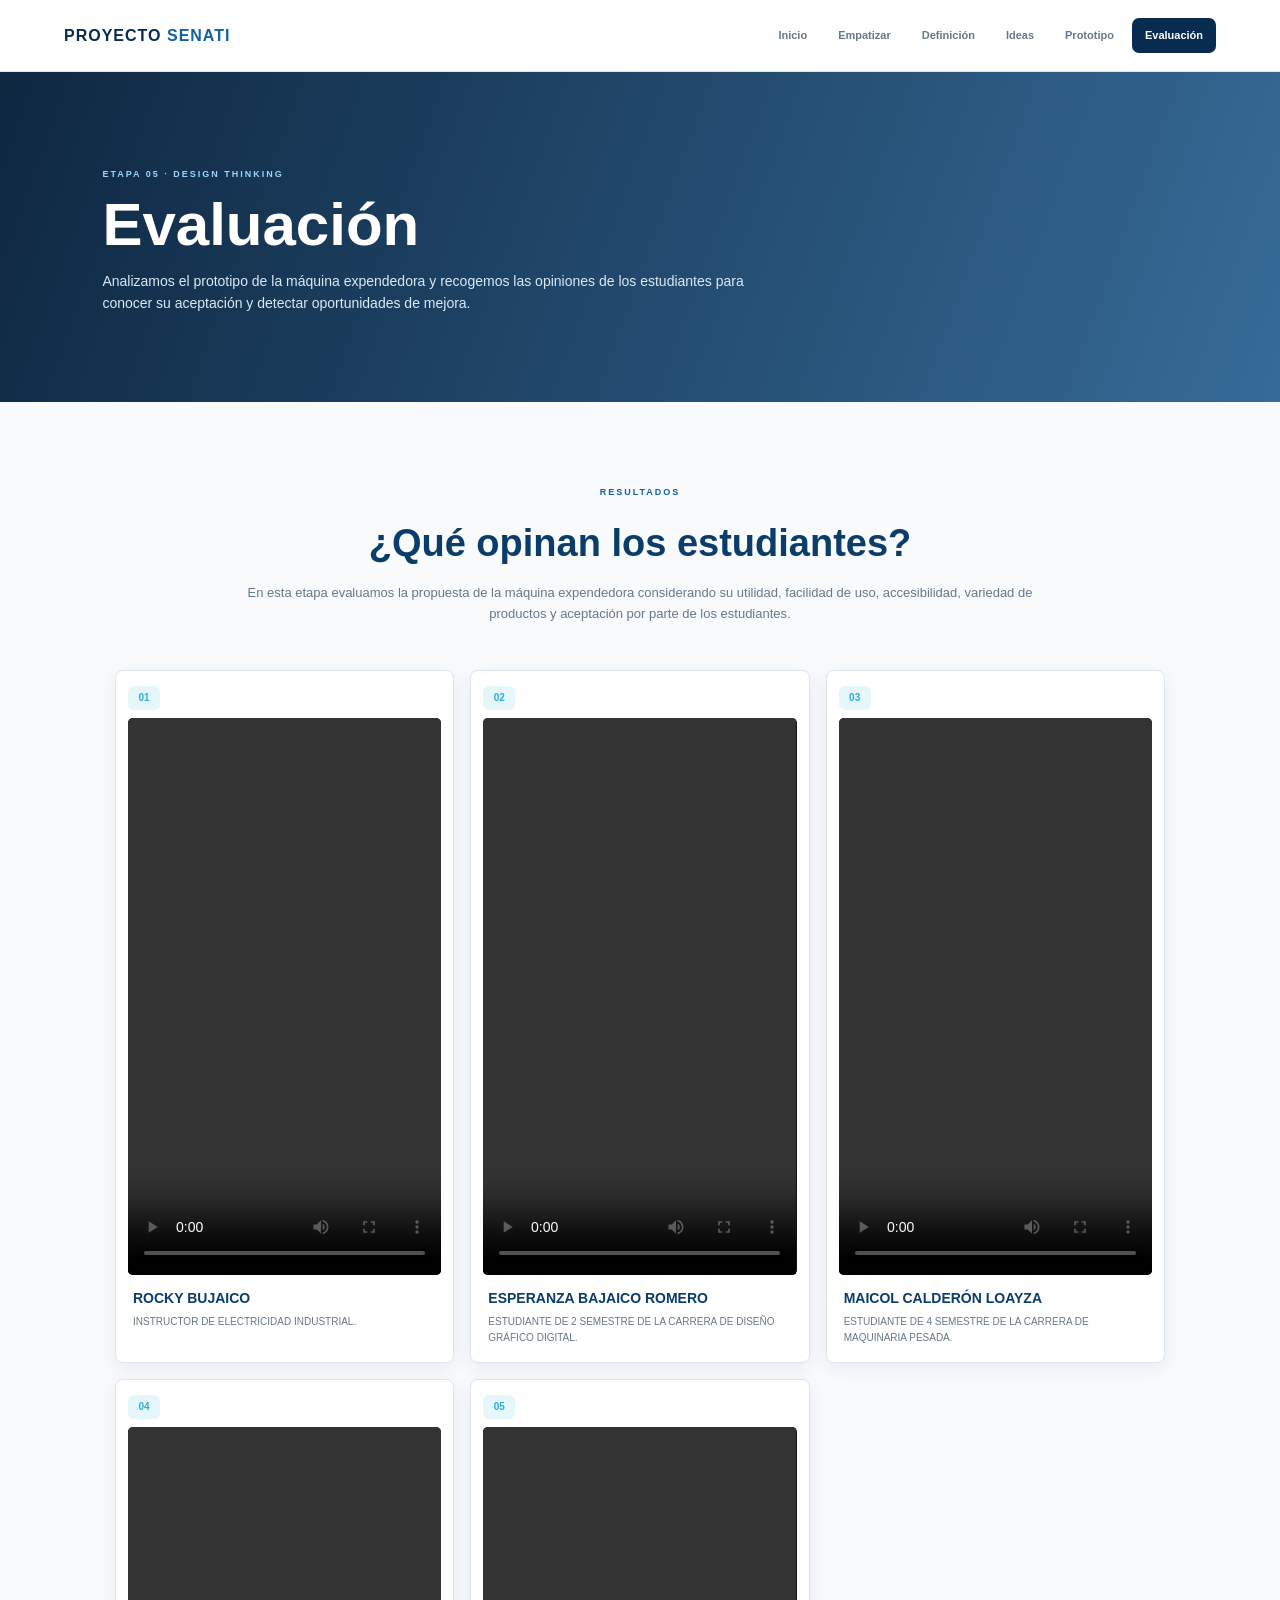
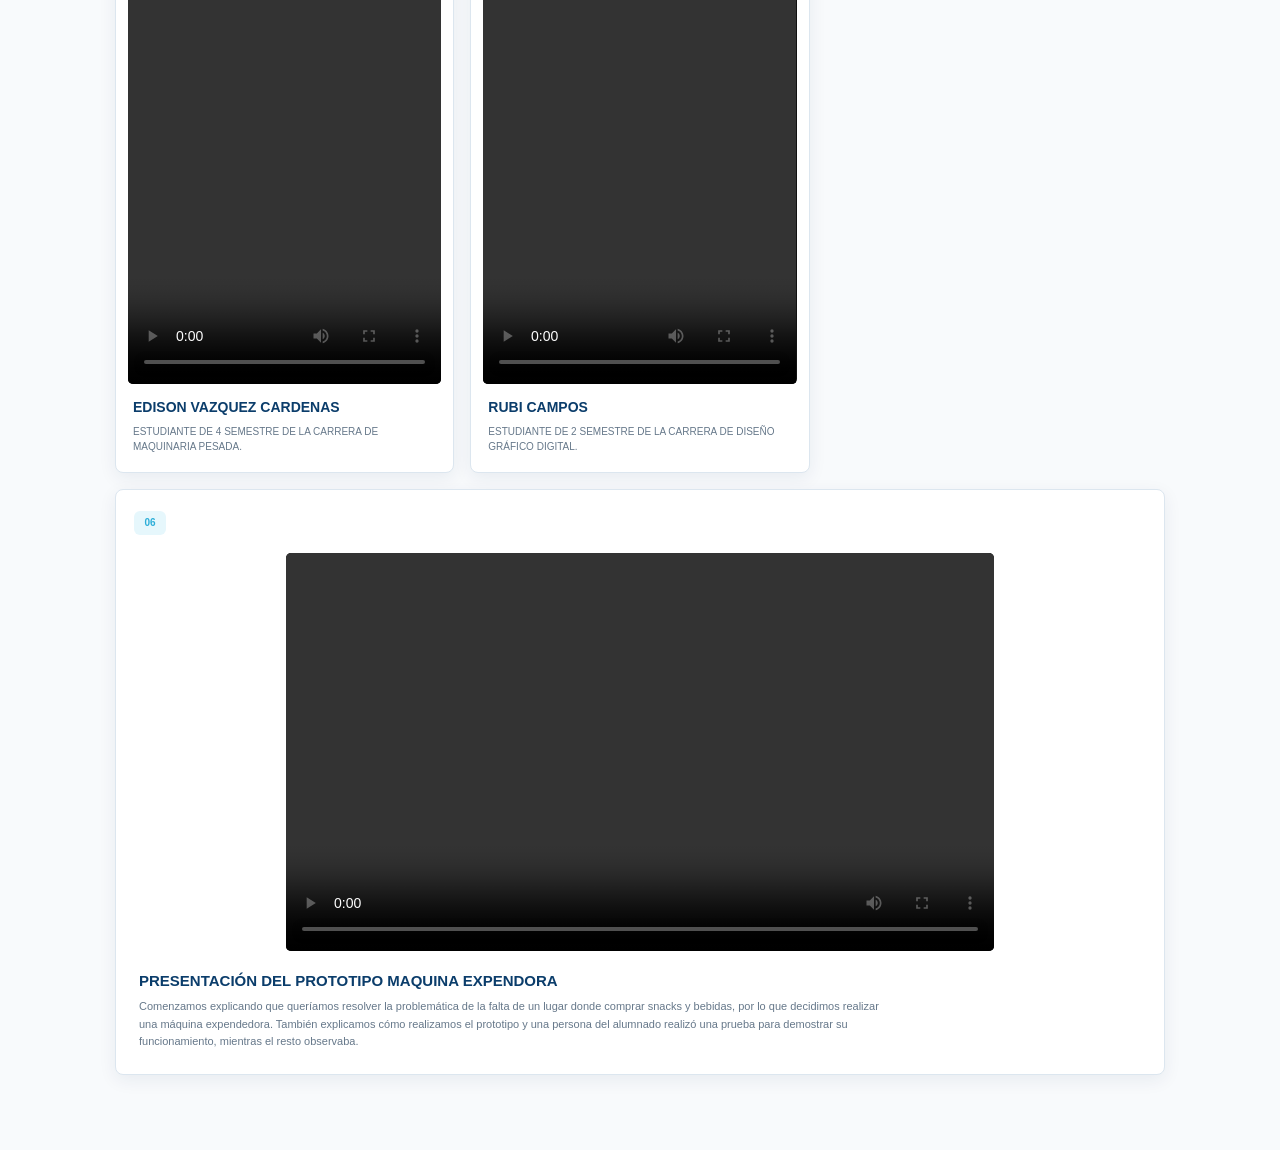
==== evaluacion.html @ 21822a1a "Add files via upload" ====
<!DOCTYPE html>
<html lang="es">

<head>

    <meta charset="UTF-8">
    <meta name="viewport" content="width=device-width, initial-scale=1.0">

    <title>Evaluación | MÁQUINA EXPENDEDORA PARA ESTUDIANTES SENATI</title>

    <link rel="stylesheet" href="stilos.css">

</head>

<body>


<header class="navbar">

    <div class="logo">
        PROYECTO <span>SENATI</span>
    </div>

    <nav>

        <a href="index.html">Inicio</a>
        <a href="empatizar.html">Empatizar</a>
        <a href="definicion.html">Definición</a>
        <a href="ideas.html">Ideas</a>
        <a href="prototipo.html">Prototipo</a>

        <a href="evaluacion.html" class="activo">
            Evaluación
        </a>

    </nav>

</header>


<section class="pagina-hero">

    <div class="pagina-hero-contenido">

        <span class="etiqueta">
            ETAPA 05 · DESIGN THINKING
        </span>

        <h1>
            Evaluación
        </h1>

        <p>
            Analizamos el prototipo de la máquina expendedora
            y recogemos las opiniones de los estudiantes para
            conocer su aceptación y detectar oportunidades de mejora.
        </p>

    </div>

</section>


<section class="evaluacion-intro">

    <span class="etiqueta">
        RESULTADOS
    </span>

    <h2>
        ¿Qué opinan los estudiantes?
    </h2>

    <p>
        En esta etapa evaluamos la propuesta de la máquina expendedora
        considerando su utilidad, facilidad de uso, accesibilidad,
        variedad de productos y aceptación por parte de los estudiantes.
    </p>

</section>


<section class="criterios">

    <section class="evaluacion-videos">

    <!-- VIDEO 01 -->
    <article class="video-evaluacion video-vertical">

        <span class="video-numero">01</span>

        <div class="video-contenedor">
            <video controls preload="metadata">
                <source src="videos/evaluacion 1.mp4" type="video/mp4">
                Tu navegador no puede reproducir este video.
            </video>
        </div>

        <div class="video-comentario">
            <h3>ROCKY BUJAICO</h3>
            <p>
                INSTRUCTOR DE ELECTRICIDAD INDUSTRIAL.
            </p>
        </div>

    </article>


    <!-- VIDEO 02 -->
    <article class="video-evaluacion video-vertical">

        <span class="video-numero">02</span>

        <div class="video-contenedor">
            <video controls preload="metadata">
                <source src="videos/evaluacion 2.mp4" type="video/mp4">
                Tu navegador no puede reproducir este video.
            </video>
        </div>

        <div class="video-comentario">
            <h3>ESPERANZA BAJAICO ROMERO</h3>
            <p>
                ESTUDIANTE DE 2 SEMESTRE DE LA CARRERA DE DISEÑO GRÁFICO DIGITAL.
            </p>
        </div>

    </article>


    <!-- VIDEO 03 -->
    <article class="video-evaluacion video-vertical">

        <span class="video-numero">03</span>

        <div class="video-contenedor">
            <video controls preload="metadata">
                <source src="videos/evaluacion 3.mp4" type="video/mp4">
                Tu navegador no puede reproducir este video.
            </video>
        </div>

        <div class="video-comentario">
            <h3>MAICOL CALDERÓN LOAYZA</h3>
            <p>
                ESTUDIANTE DE 4 SEMESTRE DE LA CARRERA DE MAQUINARIA PESADA.
            </p>
        </div>

    </article>
    <!-- VIDEO 05 -->
<article class="video-evaluacion video-vertical">

    <span class="video-numero">04</span>

    <div class="video-contenedor">
        <video controls preload="metadata">
            <source src="videos/evaluacion 4.mp4" type="video/mp4">
            Tu navegador no puede reproducir este video.
        </video>
    </div>

    <div class="video-comentario">
        <h3>EDISON VAZQUEZ CARDENAS</h3>
        <p>
            ESTUDIANTE DE 4 SEMESTRE DE LA CARRERA DE MAQUINARIA PESADA.
        </p>
    </div>

</article>


<!-- VIDEO 06 -->
<article class="video-evaluacion video-vertical">

    <span class="video-numero">05</span>

    <div class="video-contenedor">
        <video controls preload="metadata">
            <source src="videos/evaluacion 5.mp4" type="video/mp4">
            Tu navegador no puede reproducir este video.
        </video>
    </div>

    <div class="video-comentario">
        <h3>RUBI CAMPOS</h3>
        <p>
            ESTUDIANTE DE 2 SEMESTRE DE LA CARRERA DE DISEÑO GRÁFICO DIGITAL.
        </p>
    </div>

</article>


        <!-- VIDEO 04 HORIZONTAL -->
    <article class="video-evaluacion video-horizontal">

        <span class="video-numero">06</span>

        <div class="video-contenedor">
            <video controls preload="metadata">
                <source src="videos/evaluacion 6.mp4" type="video/mp4">
                Tu navegador no puede reproducir este video.
            </video>
        </div>

        <div class="video-comentario">

            <h3>PRESENTACIÓN DEL PROTOTIPO MAQUINA EXPENDORA</h3>

            <p>
                Comenzamos explicando que queríamos resolver la problemática de la falta de un lugar donde comprar
snacks y bebidas, por lo que decidimos realizar una máquina expendedora. También explicamos cómo
realizamos el prototipo y una persona del alumnado realizó una prueba para demostrar su
funcionamiento, mientras el resto observaba.
            </p>

        </div>

    </article>

</div> <!-- evaluacion-videos -->

</section> <!-- criterios -->
---- stilos.css ----
/* =====================================================
   CONFIGURACIÓN GENERAL
===================================================== */

* {
    margin: 0;
    padding: 0;
    box-sizing: border-box;
}


:root {

    --azul-profundo: #082c50;

    --azul-oscuro: #0b3d6b;

    --azul: #1261a0;

    --azul-claro: #e7f2fb;

    --celeste: #d8ebfa;

    --gris: #66788a;

    --gris-claro: #f4f7fa;

    --borde: #dce6ef;

    --blanco: #ffffff;

    --negro: #17212b;

    --sombra:
        0 10px 30px rgba(8, 44, 80, 0.08);

}


html {
    scroll-behavior: smooth;
}


body {

    font-family:
        "Segoe UI",
        Arial,
        sans-serif;

    color: var(--negro);

    background: #f8fafc;

    line-height: 1.6;

}


a {
    text-decoration: none;
}


img {
    max-width: 100%;
    display: block;
}


/* =====================================================
   NAVEGACIÓN
===================================================== */

.navbar {

    position: sticky;

    top: 0;

    z-index: 1000;

    min-height: 72px;

    padding: 0 5%;

    display: flex;

    align-items: center;

    justify-content: space-between;

    background:
        rgba(255, 255, 255, 0.96);

    border-bottom:
        1px solid var(--borde);

    backdrop-filter:
        blur(10px);

}


.logo {

    color: var(--azul-profundo);

    font-size: 16px;

    font-weight: 800;

    letter-spacing: 1px;

}


.logo span {
    color: var(--azul);
}


.navbar nav {

    display: flex;

    align-items: center;

    gap: 5px;

}


.navbar nav a {

    padding: 9px 13px;

    color: var(--gris);

    font-size: 11px;

    font-weight: 600;

    border-radius: 7px;

    transition: 0.3s ease;

}


.navbar nav a:hover {

    color: var(--azul);

    background: var(--azul-claro);

}


.navbar nav a.activo {

    color: white;

    background: var(--azul-profundo);

}


/* =====================================================
   ELEMENTOS GENERALES
===================================================== */

.etiqueta {

    display: inline-block;

    color: var(--azul);

    font-size: 9px;

    font-weight: 800;

    letter-spacing: 2px;

}


.boton {

    display: inline-block;

    margin-top: 22px;

    padding: 12px 22px;

    color: white;

    background: var(--azul);

    border-radius: 7px;

    font-size: 11px;

    font-weight: 700;

    transition: 0.3s ease;

}


.boton:hover {

    background: var(--azul-profundo);

    transform: translateY(-2px);

}


.seccion-titulo h2 {

    color: var(--azul-oscuro);

    font-size: 34px;

    line-height: 1.2;

}


.seccion-titulo p {

    color: var(--gris);

    font-size: 13px;

}


/* =====================================================
   PORTADA INDEX
===================================================== */

.hero {

    min-height: 620px;

    display: flex;

    align-items: center;

    padding: 80px 8%;

    background:

        linear-gradient(
            90deg,
            rgba(4, 25, 48, 0.94),
            rgba(5, 50, 90, 0.75),
            rgba(5, 50, 90, 0.30)
        ),

        url("img/fondo.jpg");

    background-size: cover;

    background-position: center;

}


.hero-contenido {

    max-width: 700px;

    color: white;

}


.hero .etiqueta {

    color: #a9d6f7;

}


.hero h1 {

    margin-top: 12px;

    font-size:
        clamp(38px, 6vw, 68px);

    line-height: 1.05;

    letter-spacing: -2px;

}


.hero h1 span {

    display: block;

    color: #8fd0ff;

}


.hero p {

    max-width: 600px;

    margin-top: 22px;

    color: #e2edf6;

    font-size: 15px;

}


/* =====================================================
   INICIO
===================================================== */

.inicio-seccion {

    width: min(1100px, 90%);

    margin: auto;

    padding: 90px 0;

    display: grid;

    grid-template-columns: 1fr 300px;

    gap: 70px;

    align-items: center;

}


.inicio-texto h2 {

    margin: 10px 0 20px;

    color: var(--azul-oscuro);

    font-size: 40px;

}


.inicio-texto p {

    max-width: 680px;

    margin-bottom: 12px;

    color: var(--gris);

    font-size: 13px;

}


.inicio-card {

    padding: 30px;

    background: white;

    border: 1px solid var(--borde);

    border-radius: 15px;

    box-shadow: var(--sombra);

}


.inicio-card span {

    color: var(--azul-claro);

    font-size: 55px;

    font-weight: 800;

}


.inicio-card h3 {

    color: var(--azul-oscuro);

    font-size: 20px;

}


.inicio-card p {

    margin-top: 8px;

    color: var(--gris);

    font-size: 12px;

}


/* =====================================================
   ETAPAS
===================================================== */

.etapas {

    padding: 80px 5%;

    background: white;

}


.etapas-grid {

    width: min(1100px, 100%);

    margin: 35px auto 0;

    display: grid;

    grid-template-columns:
        repeat(5, 1fr);

    gap: 12px;

}


.etapa {

    padding: 25px 18px;

    background: #f8fafc;

    border: 1px solid var(--borde);

    border-radius: 12px;

    transition: 0.3s ease;

}


.etapa:hover {

    transform: translateY(-6px);

    background: white;

    box-shadow: var(--sombra);

}


.etapa span {

    color: #c5dff1;

    font-size: 34px;

    font-weight: 800;

}


.etapa h3 {

    margin-top: 8px;

    color: var(--azul-oscuro);

    font-size: 15px;

}


.etapa p {

    margin-top: 5px;

    color: var(--gris);

    font-size: 10px;

}


/* =====================================================
   HERO DE PÁGINAS
===================================================== */

.pagina-hero {

    min-height: 330px;

    display: flex;

    align-items: center;

    padding: 60px 8%;

    background:

        linear-gradient(
            110deg,
            rgba(4, 30, 57, 0.96),
            rgba(12, 76, 130, 0.82)
        ),

        url("img/fondo.jpg");

    background-size: cover;

    background-position: center;

}


.pagina-hero-contenido {

    max-width: 800px;

    color: white;

}


.pagina-hero .etiqueta {

    color: #9bd5fc;

}


.pagina-hero h1 {

    margin-top: 10px;

    font-size:
        clamp(38px, 6vw, 60px);

    line-height: 1;

}


.pagina-hero p {

    max-width: 650px;

    margin-top: 15px;

    color: #d9eaf7;

    font-size: 14px;

}


/* =====================================================
   EMPATIZAR
===================================================== */

.entrevista-intro {

    width: min(900px, 90%);

    margin: auto;

    padding: 70px 0 35px;

    text-align: center;

}


.entrevista-intro h2 {

    margin: 8px 0 12px;

    color: var(--azul-oscuro);

    font-size: 35px;

}


.entrevista-intro p {

    color: var(--gris);

    font-size: 13px;

}


.estudiante {

    width: min(1050px, 90%);

    margin: 30px auto 70px;

    padding: 25px;

    display: grid;

    grid-template-columns: 230px 1fr;

    gap: 30px;

    background: white;

    border: 1px solid var(--borde);

    border-radius: 15px;

    box-shadow: var(--sombra);

}


.estudiante-foto {

    position: relative;

    height: 290px;

    overflow: hidden;

    border-radius: 11px;

    background: var(--azul-claro);

}


.estudiante-foto {
    position: relative;
    height: 100%;
    min-height: 100%;
    overflow: hidden;
    border-radius: 11px;
    background: var(--azul-claro);
}

.estudiante-foto video {
    width: 100%;
    height: 100%;
    object-fit: contain;
    display: block;
    background: #E7F2FB;
}

.estudiante-nombre {

    position: absolute;

    bottom: 0;

    left: 0;

    right: 0;

    padding: 20px 15px 15px;

    color: white;

    background:
        linear-gradient(
            transparent,
            rgba(3, 25, 46, 0.95)
        );

}


.estudiante-nombre span {

    font-size: 8px;

    font-weight: 800;

    letter-spacing: 1px;

}


.estudiante-nombre h2 {

    font-size: 15px;

}


.preguntas {

    display: flex;

    flex-direction: column;

    gap: 9px;

}


.pregunta {

    padding: 12px 15px;

    border: 1px solid var(--borde);

    border-radius: 9px;

    background: #fbfdff;

}


.pregunta > span {

    display: inline-flex;

    width: 24px;

    height: 24px;

    align-items: center;

    justify-content: center;

    margin-right: 7px;

    color: var(--azul);

    background: var(--azul-claro);

    border-radius: 6px;

    font-size: 8px;

    font-weight: 800;

    vertical-align: middle;

}


.pregunta h3 {

    display: inline;

    color: var(--azul-oscuro);

    font-size: 11px;

    line-height: 1.4;

}


.respuesta { 
    min-height: 25px; 
    margin-top: 8px; 
    padding: 7px 9px; 
    color: #405364; 
    background: white; 
    border-bottom: 1px dashed #9fb3c5; 
    font-size: 12px; 
    font-style: italic;
    line-height: 1.5;
}

/* =====================================================
   DEFINICIÓN
===================================================== */

.definicion-intro {

    width: min(1100px, 90%);

    margin: auto;

    padding: 75px 0;

    display: grid;

    grid-template-columns: 1fr 230px;

    gap: 50px;

    align-items: center;

}


.definicion-intro-texto h2 {

    max-width: 720px;

    margin: 10px 0 18px;

    color: var(--azul-oscuro);

    font-size: 40px;

    line-height: 1.12;

}


.definicion-intro-texto p {

    max-width: 700px;

    margin-bottom: 12px;

    color: var(--gris);

    font-size: 13px;

}


.definicion-numero {

    padding: 30px;

    text-align: center;

    background: white;

    border: 1px solid var(--borde);

    border-radius: 16px;

    box-shadow: var(--sombra);

}


.definicion-numero span {

    display: block;

    color: var(--azul-profundo);

    font-size: 65px;

    font-weight: 800;

}


.definicion-numero p {

    color: var(--gris);

    font-size: 10px;

    font-weight: 700;

    text-transform: uppercase;

    letter-spacing: 1px;

}


.situacion-seccion {

    width: min(1100px, 90%);

    margin: auto;

    padding: 20px 0 80px;

}


.seccion-titulo {

    margin-bottom: 30px;

}


.problema-principal {

    padding: 30px;

    display: grid;

    grid-template-columns: 55px 1fr;

    gap: 20px;

    background:

        linear-gradient(
            135deg,
            white,
            #f1f7fd
        );

    border: 1px solid var(--borde);

    border-left: 5px solid var(--azul);

    border-radius: 15px;

    box-shadow: var(--sombra);

}


.problema-icono {

    width: 48px;

    height: 48px;

    display: flex;

    align-items: center;

    justify-content: center;

    color: white;

    background: var(--azul-profundo);

    border-radius: 12px;

    font-size: 24px;

    font-weight: 800;

}


.problema-label {

    color: var(--azul);

    font-size: 9px;

    font-weight: 800;

    letter-spacing: 1.5px;

}


.problema-principal h3 {

    max-width: 850px;

    margin: 7px 0 12px;

    color: var(--azul-oscuro);

    font-size: 21px;

}


.problema-principal p {

    max-width: 850px;

    color: var(--gris);

    font-size: 13px;

}


.necesidades-seccion {

    padding: 80px 5%;

    background: white;

}


.necesidades-grid {

    width: min(1100px, 100%);

    margin: 35px auto 0;

    display: grid;

    grid-template-columns:
        repeat(3, 1fr);

    gap: 16px;

}


.necesidad-card {

    padding: 24px;

    background: #f8fafc;

    border: 1px solid var(--borde);

    border-radius: 13px;

    transition: 0.3s ease;

}


.necesidad-card:hover {

    transform: translateY(-5px);

    background: white;

    box-shadow: var(--sombra);

}


.necesidad-numero {

    width: 35px;

    height: 35px;

    display: flex;

    align-items: center;

    justify-content: center;

    margin-bottom: 15px;

    color: var(--azul-profundo);

    background: var(--azul-claro);

    border-radius: 8px;

    font-size: 9px;

    font-weight: 800;

}


.necesidad-card h3 {

    margin-bottom: 8px;

    color: var(--azul-oscuro);

    font-size: 16px;

}


.necesidad-card p {

    color: var(--gris);

    font-size: 11px;

}


.pregunta-diseño {

    padding: 90px 5%;

    color: white;

    text-align: center;

    background:

        linear-gradient(
            120deg,
            rgba(4, 26, 52, 0.96),
            rgba(9, 72, 137, 0.92)
        ),

        url("img/fondo.jpg");

    background-size: cover;

    background-position: center;

}


.pregunta-diseño-contenido {

    width: min(900px, 100%);

    margin: auto;

}


.pregunta-diseño .etiqueta {

    color: #9bd5fc;

}


.pregunta-diseño h2 {

    margin: 12px auto 18px;

    font-size:
        clamp(27px, 4vw, 43px);

    line-height: 1.15;

}


.pregunta-diseño p {

    max-width: 700px;

    margin: auto;

    color: #d5e8f9;

    font-size: 13px;

}


.objetivo-seccion {

    width: min(1100px, 90%);

    margin: auto;

    padding: 80px 0;

}


.objetivo-card {

    padding: 35px;

    display: grid;

    grid-template-columns: 80px 1fr;

    gap: 30px;

    background: white;

    border: 1px solid var(--borde);

    border-radius: 16px;

    box-shadow: var(--sombra);

}


.objetivo-numero {

    color: #c5dff1;

    font-size: 60px;

    font-weight: 800;

}


.objetivo-contenido h2 {

    max-width: 750px;

    margin: 8px 0 14px;

    color: var(--azul-oscuro);

    font-size: 28px;

}


.objetivo-contenido p {

    max-width: 750px;

    color: var(--gris);

    font-size: 13px;

}


/* =====================================================
   IDEAS
===================================================== */

.ideas-seccion {

    width: min(1100px, 90%);

    margin: auto;

    padding: 75px 0;

}


.ideas-grid {

    margin-top: 35px;

    display: grid;

    grid-template-columns:
        repeat(2, 1fr);

    gap: 18px;

}


.idea-card {

    padding: 30px;

    background: white;

    border: 1px solid var(--borde);

    border-radius: 14px;

    box-shadow: var(--sombra);

    transition: 0.3s ease;

}


.idea-card:hover {

    transform: translateY(-5px);

}


.idea-numero {

    color: #c5dff1;

    font-size: 38px;

    font-weight: 800;

}


.idea-card h3 {

    margin-top: 5px;

    color: var(--azul-oscuro);

    font-size: 21px;

}


.idea-card p {

    margin: 10px 0 15px;

    color: var(--gris);

    font-size: 12px;

}


.idea-tags {

    display: inline-block;

    padding: 6px 10px;

    color: var(--azul);

    background: var(--azul-claro);

    border-radius: 5px;

    font-size: 9px;

    font-weight: 700;

}


.idea-final {

    padding: 80px 5%;

    color: white;

    text-align: center;

    background: var(--azul-profundo);

}


.idea-final .etiqueta {

    color: #9bd5fc;

}


.idea-final h2 {

    max-width: 750px;

    margin: 12px auto;

    font-size: 35px;

}

/* =====================================================
   WIREFRAME
===================================================== */

.wireframe-seccion {
    width: min(1200px, 90%);
    margin: auto;
    padding: 30px 0 80px;
}

.wireframe-grid {
    display: grid;
    grid-template-columns: 0.85fr 1.15fr;
    gap: 25px;
    align-items: start;
}

.wireframe-archivo,
.wireframe-boceto {
    min-width: 0;
}

.wireframe-archivo h3,
.wireframe-boceto h3 {
    font-size: 22px;
}

.wireframe-archivo p,
.wireframe-boceto p {
    font-size: 14px;
    line-height: 1.6;
}


/* ESPACIO DEL DOCUMENTO */

.archivo-box {
    margin-top: 15px;

    min-height: 230px;
    height: auto;

    padding: 30px;

    background: white;
    border: 1px solid var(--borde);
    border-radius: 15px;

    box-shadow: var(--sombra);

    display: flex;
    flex-direction: column;
    justify-content: center;
}


/* ICONO */

.archivo-icono {
    width: 55px;
    height: 55px;

    display: flex;
    align-items: center;
    justify-content: center;

    margin-bottom: 18px;

    color: white;
    background: var(--azul);

    border-radius: 12px;

    font-size: 13px;
    font-weight: 800;
}


/* TEXTO DEL DOCUMENTO */

.archivo-box h3 {
    color: var(--azul-oscuro);
    font-size: 20px;
}

.archivo-box p {
    max-width: 450px;

    margin-top: 10px;

    color: var(--gris);

    font-size: 13px;
    line-height: 1.6;
}


/* BOTÓN */

.boton-wireframe {
    display: inline-block;

    width: fit-content;

    margin-top: 20px;
    padding: 11px 18px;

    color: white;
    background: var(--azul);

    border-radius: 7px;

    font-size: 12px;
    font-weight: 700;

    transition: .3s ease;
}

.boton-wireframe:hover {
    background: var(--azul-profundo);
    transform: translateY(-2px);
}


/* =====================================================
   BOCETO GRANDE
===================================================== */

.boceto-box {
    position: relative;

    margin-top: 15px;

    height: 560px;

    padding: 12px;

    overflow: hidden;

    background: white;

    border: 1px solid var(--borde);
    border-radius: 15px;

    box-shadow: var(--sombra);
}

.boceto-box img {
    width: 100%;
    height: 100%;

    display: block;

    object-fit: contain;

    border-radius: 10px;
}


/* BOTÓN PARA AGRANDAR EL BOCETO */

.boceto-ampliar {
    position: absolute;

    right: 20px;
    bottom: 20px;

    padding: 11px 18px;

    border: none;
    border-radius: 7px;

    color: white;
    background: var(--azul);

    font-size: 12px;
    font-weight: 700;

    cursor: pointer;

    transition: .3s ease;
}

.boceto-ampliar:hover {
    background: var(--azul-profundo);
    transform: translateY(-2px);
}


/* =====================================================
   BOCETO - CELULAR
===================================================== */

@media (max-width: 600px) {

    .boceto-box {
        height: 450px;
        padding: 8px;
    }

    .boceto-ampliar {
        right: 12px;
        bottom: 12px;

        padding: 9px 14px;

        font-size: 11px;
    }
}


/* =====================================================
   BOCETO - CELULAR PEQUEÑO
===================================================== */

@media (max-width: 400px) {

    .boceto-box {
        height: 380px;
    }

}
/* =====================================================
   CORRECCIÓN DE ALINEACIÓN DEL WIREFRAME
===================================================== */

.wireframe-grid {
    align-items: start;
}

.wireframe-archivo,
.wireframe-boceto {
    align-self: start;
}

.wireframe-boceto {
    margin-top: 0;
}
/* =====================================================
   PROTOTIPO
===================================================== */

.prototipo-seccion {
    width: min(1300px, 90%);
    margin: auto;
    padding: 80px 0;

    display: grid;
    grid-template-columns: 470px 1fr;
    gap: 70px;
    align-items: center;
}


/* =====================================================
   VISTAS DEL PROTOTIPO
===================================================== */

.prototipo-imagen {
    display: flex;
    flex-direction: column;
    gap: 12px;

    padding: 12px;

    background: #eef7fc;
    border: 1px solid var(--borde);
    border-radius: 15px;

    box-shadow: var(--sombra);
}


/* CADA CUADRO */

.vista-prototipo {
    position: relative;

    width: 100%;
    height: 245px;

    overflow: hidden;

    background: #f5f9fc;
    border: 1px solid #c7e1f2;
    border-radius: 12px;
}


/* IMAGEN */

.vista-prototipo img {
    width: 100%;
    height: 100%;

    display: block;

    object-fit: contain;
    object-position: center;
}


/* NOMBRE DE LA VISTA */

.titulo-vista {
    position: absolute;

    top: 12px;
    left: 12px;

    z-index: 2;

    padding: 8px 12px;

    color: var(--azul-profundo);
    background: white;

    border-radius: 7px;

    font-size: 13px;
    font-weight: 700;

    box-shadow: 0 3px 10px rgba(8, 44, 80, 0.10);
}


/* BOTÓN VER COMPLETO */

.vista-prototipo button {
    position: absolute;

    bottom: 12px;
    left: 50%;

    transform: translateX(-50%);

    padding: 10px 22px;

    border: none;
    border-radius: 7px;

    color: white;
    background: var(--azul);

    font-size: 12px;
    font-weight: 700;

    cursor: pointer;

    transition: 0.3s ease;
}

.vista-prototipo button:hover {
    background: var(--azul-profundo);
    transform: translateX(-50%) translateY(-2px);
}


/* =====================================================
   INFORMACIÓN
===================================================== */

.prototipo-info {
    width: 100%;
}

.prototipo-info h2 {
    margin: 12px 0 20px;

    color: var(--azul-oscuro);

    font-size: clamp(38px, 4vw, 56px);
    line-height: 1.08;
}

.prototipo-info > p {
    max-width: 800px;

    color: var(--gris);

    font-size: 17px;
    line-height: 1.6;
}


/* =====================================================
   CARACTERÍSTICAS
===================================================== */

.caracteristicas {
    margin-top: 35px;

    display: grid;
    grid-template-columns: repeat(2, minmax(0, 1fr));

    gap: 16px;
}

.caracteristicas div {
    padding: 25px;

    background: white;

    border: 1px solid var(--borde);
    border-radius: 12px;

    min-height: 100px;
}

.caracteristicas span {
    color: var(--azul);

    font-size: 14px;
    font-weight: 800;
}

.caracteristicas h3 {
    margin-top: 8px;

    color: var(--azul-oscuro);

    font-size: 18px;
}


/* =====================================================
   VISOR DE IMAGEN COMPLETA
===================================================== */

.visor-imagen {
    display: none;

    position: fixed;
    inset: 0;

    z-index: 9999;

    align-items: center;
    justify-content: center;

    padding: 20px;

    background: rgba(0, 0, 0, 0.92);
}

.visor-imagen.activo {
    display: flex;
}

.visor-imagen img {
    max-width: 95vw;
    max-height: 90vh;

    width: auto;
    height: auto;

    object-fit: contain;
}

.cerrar-visor {
    position: absolute;

    top: 20px;
    right: 25px;

    width: 45px;
    height: 45px;

    border: none;
    border-radius: 50%;

    color: var(--azul-profundo);
    background: white;

    font-size: 30px;

    cursor: pointer;
}


/* =====================================================
   TABLET
===================================================== */

@media (max-width: 1000px) {

    .prototipo-seccion {
        width: 90%;

        grid-template-columns: 400px 1fr;

        gap: 40px;
    }

    .vista-prototipo {
        height: 220px;
    }

    .prototipo-info h2 {
        font-size: 40px;
    }

    .prototipo-info > p {
        font-size: 15px;
    }

    .caracteristicas div {
        padding: 20px;
    }
}


/* =====================================================
   TABLET PEQUEÑA / CELULAR
===================================================== */

@media (max-width: 800px) {

    .prototipo-seccion {
        width: 92%;

        grid-template-columns: 1fr;

        gap: 40px;

        padding: 60px 0;
    }

    .prototipo-imagen {
        width: 100%;
    }

    .vista-prototipo {
        height: 240px;
    }

    .prototipo-info h2 {
        font-size: 38px;
    }
}


/* =====================================================
   CELULAR
===================================================== */

@media (max-width: 600px) {

    .prototipo-seccion {
        width: 92%;
        padding: 45px 0;

        gap: 30px;
    }

    .prototipo-imagen {
        padding: 8px;
        gap: 10px;
    }

    .vista-prototipo {
        height: 220px;
    }

    .titulo-vista {
        top: 8px;
        left: 8px;

        padding: 6px 9px;

        font-size: 11px;
    }

    .vista-prototipo button {
        bottom: 8px;

        padding: 9px 16px;

        font-size: 11px;
    }

    .prototipo-info h2 {
        font-size: 32px;
    }

    .prototipo-info > p {
        font-size: 14px;
        line-height: 1.6;
    }

    .caracteristicas {
        grid-template-columns: 1fr;
        gap: 12px;
    }

    .caracteristicas div {
        padding: 18px;
        min-height: auto;
    }

    .caracteristicas h3 {
        font-size: 16px;
    }
}


/* =====================================================
   CELULAR PEQUEÑO
===================================================== */

@media (max-width: 400px) {

    .prototipo-seccion {
        width: 94%;
    }

    .vista-prototipo {
        height: 190px;
    }

    .prototipo-info h2 {
        font-size: 28px;
    }

    .prototipo-info > p {
        font-size: 13px;
    }

    .caracteristicas h3 {
        font-size: 15px;
    }
}

/* =====================================================
   EVALUACIÓN
===================================================== */

.evaluacion-intro {
    width: min(800px, 90%);
    margin: auto;
    padding: 75px 0 45px;
    text-align: center;
}

.evaluacion-intro h2 {
    margin: 10px 0;
    color: var(--azul-oscuro);
    font-size: 38px;
}

.evaluacion-intro p {
    color: var(--gris);
    font-size: 13px;
}


/* =====================================================
   CONTENEDOR DE LOS VIDEOS
===================================================== */

.criterios {
    width: min(1050px, 90%);
    margin: auto;
    padding-bottom: 75px;
}


/* =====================================================
   GRID DE VIDEOS
===================================================== */

.evaluacion-videos {
    display: grid;
    grid-template-columns: repeat(3, minmax(0, 1fr));
    gap: 16px;
}


/* =====================================================
   TARJETA DE VIDEO
===================================================== */

.video-evaluacion {
    position: relative;
    min-width: 0;
    padding: 12px;

    background: white;
    border: 1px solid var(--borde);
    border-radius: 8px;

    box-shadow:
        0 5px 18px rgba(8, 44, 80, 0.07);

    /* IMPORTANTE:
       No usamos overflow hidden en la tarjeta,
       para evitar problemas con pantalla completa */
    overflow: visible;

    transition:
        box-shadow 0.3s ease;
}


/* =====================================================
   EFECTO AL PASAR EL MOUSE
===================================================== */

.video-evaluacion:hover {
    box-shadow:
        0 10px 25px rgba(8, 44, 80, 0.11);
}


/* =====================================================
   NUMERO
===================================================== */

.video-numero {
    display: inline-flex;

    align-items: center;
    justify-content: center;

    width: 32px;
    height: 24px;

    margin-bottom: 8px;

    color: #2daed8;
    background: #e6f7fc;

    border-radius: 6px;

    font-size: 10px;
    font-weight: 800;
}


/* =====================================================
   CONTENEDOR GENERAL DEL VIDEO
===================================================== */

.video-contenedor {
    width: 100%;
    height: 190px;

    display: flex;
    align-items: center;
    justify-content: center;

    overflow: hidden;

    background: #111;
    border-radius: 5px;
}


/* =====================================================
   VIDEO GENERAL
===================================================== */

.video-contenedor video {
    display: block;

    max-width: 100%;
    max-height: 100%;

    background: #111;

    /* Permite el modo pantalla completa */
    object-fit: contain;
}


/* =====================================================
   VIDEOS 01, 02 Y 03
   FORMATO VERTICAL 9:16
===================================================== */

.video-vertical .video-contenedor {
    width: 100%;

    aspect-ratio: 9 / 16;

    height: auto;

    margin: 0 auto;
}


.video-vertical .video-contenedor video {
    width: auto;
    height: 100%;

    max-width: 100%;
    max-height: 100%;

    object-fit: contain;
}


/* =====================================================
   COMENTARIO
===================================================== */

.video-comentario {
    padding: 12px 5px 5px;
}


.video-comentario h3 {
    margin: 0;

    color: var(--azul-oscuro);

    font-size: 14px;
}


.video-comentario p {
    margin-top: 5px;

    color: var(--gris);

    font-size: 10px;

    line-height: 1.55;
}


/* =====================================================
   VIDEO 04 - HORIZONTAL
===================================================== */

.video-horizontal {
    grid-column: 1 / -1;

    width: 100%;

    display: block;

    padding: 18px;
}


/* =====================================================
   CONTENEDOR DEL VIDEO 04
   FORMATO HORIZONTAL 16:9
===================================================== */

.video-horizontal .video-contenedor {
    width: 70%;

    max-width: 750px;

    height: auto;

    aspect-ratio: 16 / 9;

    margin: 10px auto 0;

    display: flex;

    align-items: center;
    justify-content: center;

    overflow: hidden;

    background: #111;

    border-radius: 5px;
}


/* =====================================================
   VIDEO 04
===================================================== */

.video-horizontal .video-contenedor video {
    width: 100%;
    height: 100%;

    max-width: 100%;
    max-height: 100%;

    object-fit: contain;
}


/* =====================================================
   COMENTARIO DEL VIDEO 04
===================================================== */

.video-horizontal .video-comentario {
    padding: 18px 5px 5px;
}


.video-horizontal .video-comentario h3 {
    margin: 0;

    color: var(--azul-oscuro);

    font-size: 15px;
}


.video-horizontal .video-comentario p {
    max-width: 750px;

    margin-top: 5px;

    color: var(--gris);

    font-size: 11px;

    line-height: 1.6;
}


/* =====================================================
   PANTALLA COMPLETA DEL VIDEO
===================================================== */

/*
   Estas reglas ayudan a que el video ocupe
   correctamente la pantalla cuando se amplía.
*/

.video-contenedor video:fullscreen {
    width: 100%;
    height: 100%;

    max-width: none;
    max-height: none;

    object-fit: contain;

    background: #000;
}


/* Compatibilidad con algunos navegadores */

.video-contenedor video:-webkit-full-screen {
    width: 100%;
    height: 100%;

    max-width: none;
    max-height: none;

    object-fit: contain;

    background: #000;
}


/* =====================================================
   TABLET
===================================================== */

@media (max-width: 900px) {

    .evaluacion-videos {
        grid-template-columns:
            repeat(2, minmax(0, 1fr));
    }

    .video-horizontal {
        grid-column: 1 / -1;
        width: 100%;
    }

    .video-horizontal .video-contenedor {
        width: 80%;
    }
}


/* =====================================================
   CELULAR
===================================================== */

@media (max-width: 600px) {

    .criterios {
        width: 92%;
    }

    .evaluacion-videos {
        grid-template-columns: 1fr;
        gap: 14px;
    }

    .video-evaluacion {
        padding: 12px;
    }


    /* -----------------------------------------------
       VIDEOS 01, 02 Y 03
       VERTICALES
    ------------------------------------------------ */

    .video-vertical .video-contenedor {
        width: 100%;

        aspect-ratio: 9 / 16;

        height: auto;
    }

    .video-vertical .video-contenedor video {
        width: auto;
        height: 100%;

        max-width: 100%;

        object-fit: contain;
    }


    /* -----------------------------------------------
       VIDEO 04
       HORIZONTAL
    ------------------------------------------------ */

    .video-horizontal {
        grid-column: auto;

        width: 100%;

        margin: 0;

        padding: 12px;

        display: block;
    }

    .video-horizontal .video-contenedor {
        width: 100%;

        max-width: none;

        height: auto;

        aspect-ratio: 16 / 9;

        margin: 10px auto 0;
    }

    .video-horizontal .video-contenedor video {
        width: 100%;
        height: 100%;

        object-fit: contain;
    }

    .video-horizontal .video-comentario {
        padding: 14px 5px 5px;
    }
}


/* =====================================================
   CELULAR PEQUEÑO
===================================================== */

@media (max-width: 400px) {

    .video-vertical .video-contenedor {
        aspect-ratio: 9 / 16;
        height: auto;
    }

    .video-horizontal .video-contenedor {
        width: 100%;

        aspect-ratio: 16 / 9;

        height: auto;
    }
}
/* =====================================================
   FOOTER
===================================================== */

footer {

    padding: 25px 5%;

    color: #8fa2b4;

    text-align: center;

    background: #061c31;

}


footer p {

    font-size: 10px;

}


/* =====================================================
   ANIMACIÓN
===================================================== */

@keyframes aparecer {

    from {

        opacity: 0;

        transform: translateY(15px);

    }

    to {

        opacity: 1;

        transform: translateY(0);

    }

}


.hero-contenido,
.pagina-hero-contenido {

    animation:
        aparecer 0.8s ease;

}


/* =====================================================
   RESPONSIVE
===================================================== */

@media (max-width: 900px) {

    .navbar {

        flex-direction: column;

        padding: 15px;

        gap: 10px;

    }


    .navbar nav {

        flex-wrap: wrap;

        justify-content: center;

    }


    .etapas-grid {

        grid-template-columns:
            repeat(3, 1fr);

    }


    .inicio-seccion {

        grid-template-columns: 1fr;

        gap: 30px;

    }


    .estudiante {

        grid-template-columns: 190px 1fr;

    }


    .necesidades-grid {

        grid-template-columns:
            repeat(2, 1fr);

    }


    .criterios {

        grid-template-columns:
            repeat(2, 1fr);

    }

}


@media (max-width: 700px) {

    .navbar nav a {

        padding: 7px 8px;

        font-size: 9px;

    }


    .hero {

        min-height: 550px;

        padding: 60px 6%;

    }


    .hero h1 {

        font-size: 42px;

    }


    .etapas-grid {

        grid-template-columns:
            repeat(2, 1fr);

    }


    .definicion-intro {

        grid-template-columns: 1fr;

    }


    .problema-principal {

        grid-template-columns: 1fr;

    }


    .necesidades-grid {

        grid-template-columns: 1fr;

    }


    .ideas-grid {

        grid-template-columns: 1fr;

    }


    .prototipo-seccion {

        grid-template-columns: 1fr;

        gap: 35px;

    }


    .detalles-grid {

        grid-template-columns: 1fr;

    }


    .criterios {

        grid-template-columns: 1fr;

    }

}


@media (max-width: 550px) {

    .estudiante {

        grid-template-columns: 1fr;

        padding: 15px;

    }


    .estudiante-foto {

        height: 250px;

    }


    .pregunta h3 {

        font-size: 10px;

    }


    .pregunta {

        padding: 10px;

    }


    .etapas-grid {

        grid-template-columns: 1fr;

    }


    .objetivo-card {

        grid-template-columns: 1fr;

        padding: 25px;

    }


    .objetivo-numero {

        font-size: 45px;

    }


    .caracteristicas {

        grid-template-columns: 1fr;

    }

}
/* =====================================================
   TARJETAS - ¿QUÉ PROPONEMOS MEJORAR?
===================================================== */

.prototipo-detalles {
    width: min(1200px, 90%);
    margin: auto;
    padding: 70px 0;
}

.prototipo-detalles .seccion-titulo {
    margin-bottom: 35px;
}

.prototipo-detalles .seccion-titulo h2 {
    margin-top: 10px;
    color: var(--azul-oscuro);
    font-size: clamp(36px, 4vw, 50px);
    line-height: 1.1;
}

.detalles-grid {
    width: 100%;
    display: grid;
    grid-template-columns: repeat(3, minmax(0, 1fr));
    gap: 18px;
}

.detalles-grid article {
    padding: 25px;
    min-width: 0;
    min-height: 150px;
    background: white;
    border: 1px solid var(--borde);
    border-radius: 12px;
    box-shadow: var(--sombra);
}

.detalles-grid span {
    display: block;
    margin-bottom: 8px;
    color: #8fc7ec;
    font-size: 22px;
    font-weight: 800;
}

.detalles-grid h3 {
    margin: 0;
    color: var(--azul-oscuro);
    font-size: 20px;
}

.detalles-grid p {
    margin-top: 10px;
    color: var(--gris);
    font-size: 14px;
    line-height: 1.6;
}


/* TABLET */

@media (max-width: 900px) {

    .detalles-grid {
        grid-template-columns: repeat(2, minmax(0, 1fr));
    }

}


/* CELULAR */

@media (max-width: 600px) {

    .prototipo-detalles {
        width: 92%;
        padding: 50px 0;
    }

    .prototipo-detalles .seccion-titulo h2 {
        font-size: 32px;
    }

    .detalles-grid {
        grid-template-columns: 1fr;
        gap: 14px;
    }

    .detalles-grid article {
        min-height: auto;
        padding: 20px;
    }

    .detalles-grid h3 {
        font-size: 18px;
    }

    .detalles-grid p {
        font-size: 14px;
    }

}
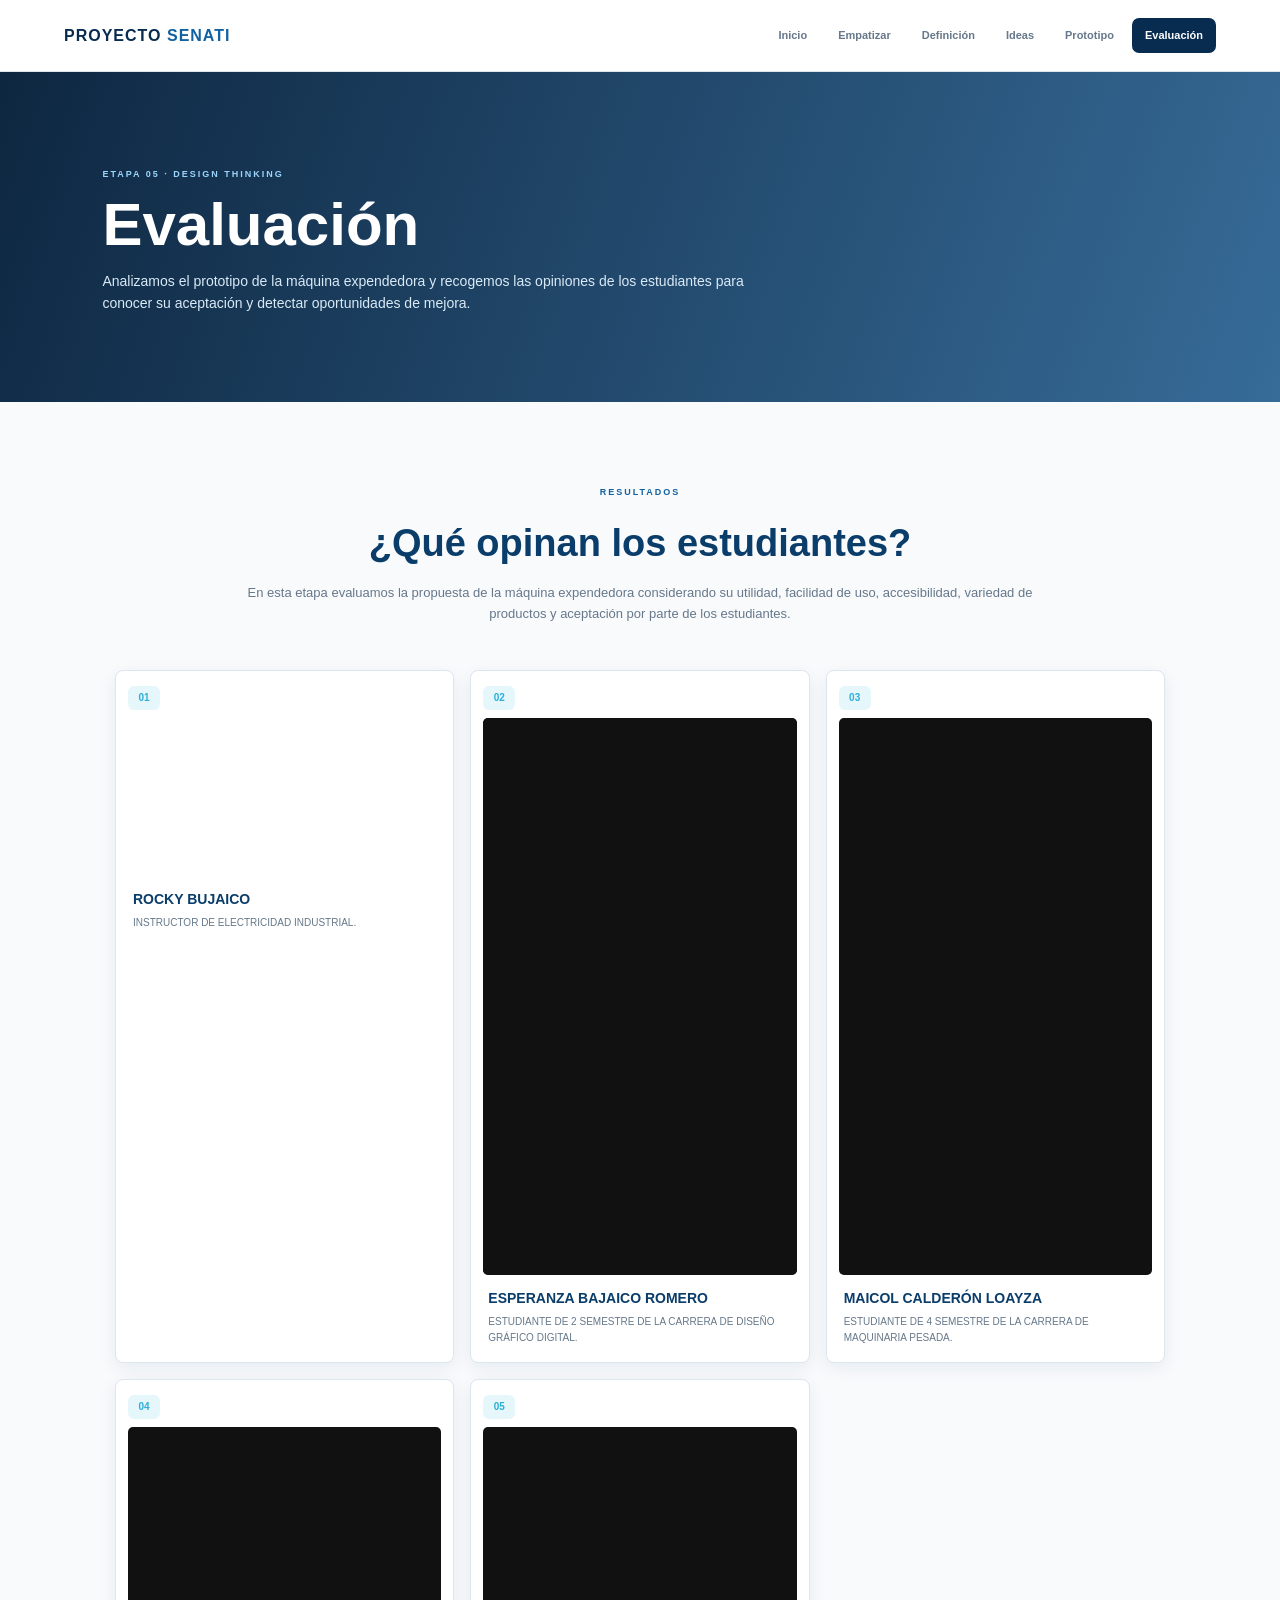
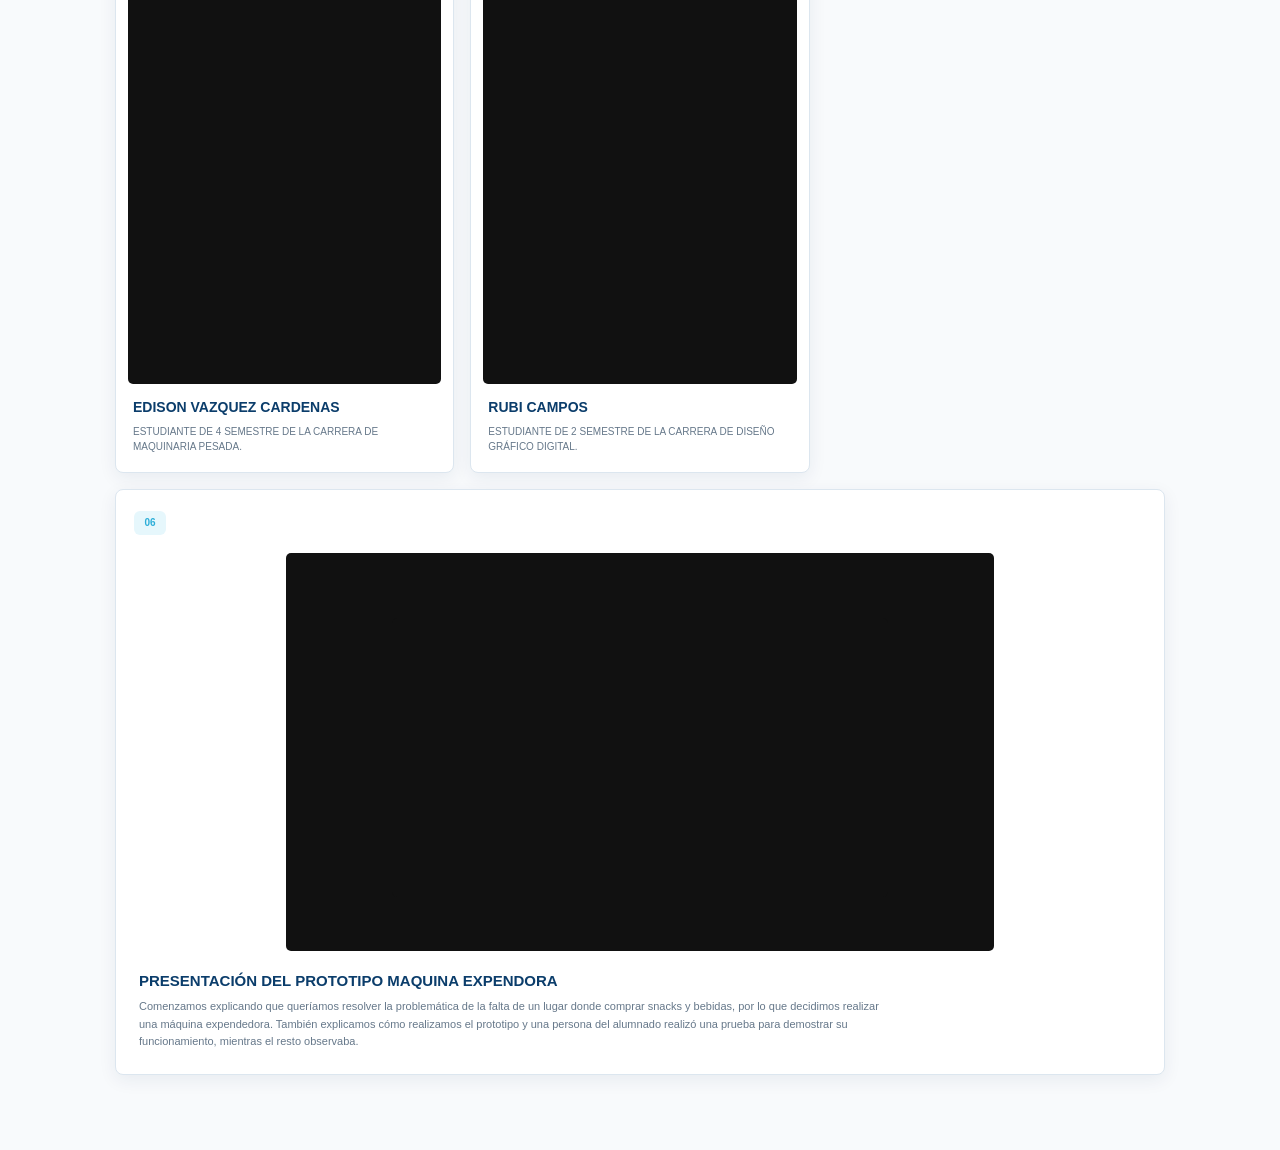
==== commit 47bdcd4b: "Add files via upload" ====
--- a/evaluacion.html
+++ b/evaluacion.html
@@ -89,12 +89,13 @@
 
         <span class="video-numero">01</span>
 
-        <div class="video-contenedor">
-            <video controls preload="metadata">
-                <source src="videos/evaluacion 1.mp4" type="video/mp4">
-                Tu navegador no puede reproducir este video.
-            </video>
-        </div>
+         <iframe
+       src="https://www.youtube.com/embed/NBG3-9PFg_I"
+        title="Entrevista estudiante 5"
+        frameborder="0"
+        allow="accelerometer; autoplay; clipboard-write; encrypted-media; gyroscope; picture-in-picture"
+        allowfullscreen>
+    </iframe>
 
         <div class="video-comentario">
             <h3>ROCKY BUJAICO</h3>
@@ -112,10 +113,15 @@
         <span class="video-numero">02</span>
 
         <div class="video-contenedor">
-            <video controls preload="metadata">
-                <source src="videos/evaluacion 2.mp4" type="video/mp4">
-                Tu navegador no puede reproducir este video.
-            </video>
+            <div class="video-contenedor">
+    <iframe
+        src="https://www.youtube.com/embed/OjX1xhJWEC0"
+        title="Entrevista estudiante 5"
+        frameborder="0"
+        allow="accelerometer; autoplay; clipboard-write; encrypted-media; gyroscope; picture-in-picture"
+        allowfullscreen>
+    </iframe>
+</div>
         </div>
 
         <div class="video-comentario">
@@ -134,10 +140,13 @@
         <span class="video-numero">03</span>
 
         <div class="video-contenedor">
-            <video controls preload="metadata">
-                <source src="videos/evaluacion 3.mp4" type="video/mp4">
-                Tu navegador no puede reproducir este video.
-            </video>
+             <iframe
+    src="https://www.youtube.com/embed/caHP1__kOuk"
+    title="Entrevista estudiante 5"
+    frameborder="0"
+    allow="accelerometer; autoplay; clipboard-write; encrypted-media; gyroscope; picture-in-picture"
+    allowfullscreen>
+</iframe>
         </div>
 
         <div class="video-comentario">
@@ -149,17 +158,20 @@
 
     </article>
     <!-- VIDEO 05 -->
-<article class="video-evaluacion video-vertical">
-
-    <span class="video-numero">04</span>
-
-    <div class="video-contenedor">
-        <video controls preload="metadata">
-            <source src="videos/evaluacion 4.mp4" type="video/mp4">
-            Tu navegador no puede reproducir este video.
-        </video>
-    </div>
-
+    <article class="video-evaluacion video-vertical">
+
+        <span class="video-numero">04</span> 
+
+        <div class="video-contenedor">
+            <iframe
+    src="https://www.youtube.com/embed/XV7oDnPKrFE"
+    title="Entrevista estudiante 5"
+    frameborder="0"
+    allow="accelerometer; autoplay; clipboard-write; encrypted-media; gyroscope; picture-in-picture"
+    allowfullscreen>
+</iframe>
+    </div>
+    
     <div class="video-comentario">
         <h3>EDISON VAZQUEZ CARDENAS</h3>
         <p>
@@ -176,10 +188,15 @@
     <span class="video-numero">05</span>
 
     <div class="video-contenedor">
-        <video controls preload="metadata">
-            <source src="videos/evaluacion 5.mp4" type="video/mp4">
-            Tu navegador no puede reproducir este video.
-        </video>
+        
+    <iframe
+        src="https://www.youtube.com/embed/eInO3td4O-g"
+        title="Entrevista estudiante 5"
+        frameborder="0"
+        allow="accelerometer; autoplay; clipboard-write; encrypted-media; gyroscope; picture-in-picture"
+        allowfullscreen>
+    </iframe>
+</div>
     </div>
 
     <div class="video-comentario">
@@ -198,10 +215,15 @@
         <span class="video-numero">06</span>
 
         <div class="video-contenedor">
-            <video controls preload="metadata">
-                <source src="videos/evaluacion 6.mp4" type="video/mp4">
-                Tu navegador no puede reproducir este video.
-            </video>
+       <div class="video-contenedor">
+    <iframe
+        src="https://www.youtube.com/embed/Uaq9xh5tKBk"
+        title="Entrevista estudiante 5"
+        frameborder="0"
+        allow="accelerometer; autoplay; clipboard-write; encrypted-media; gyroscope; picture-in-picture"
+        allowfullscreen>
+    </iframe>
+</div>
         </div>
 
         <div class="video-comentario">
